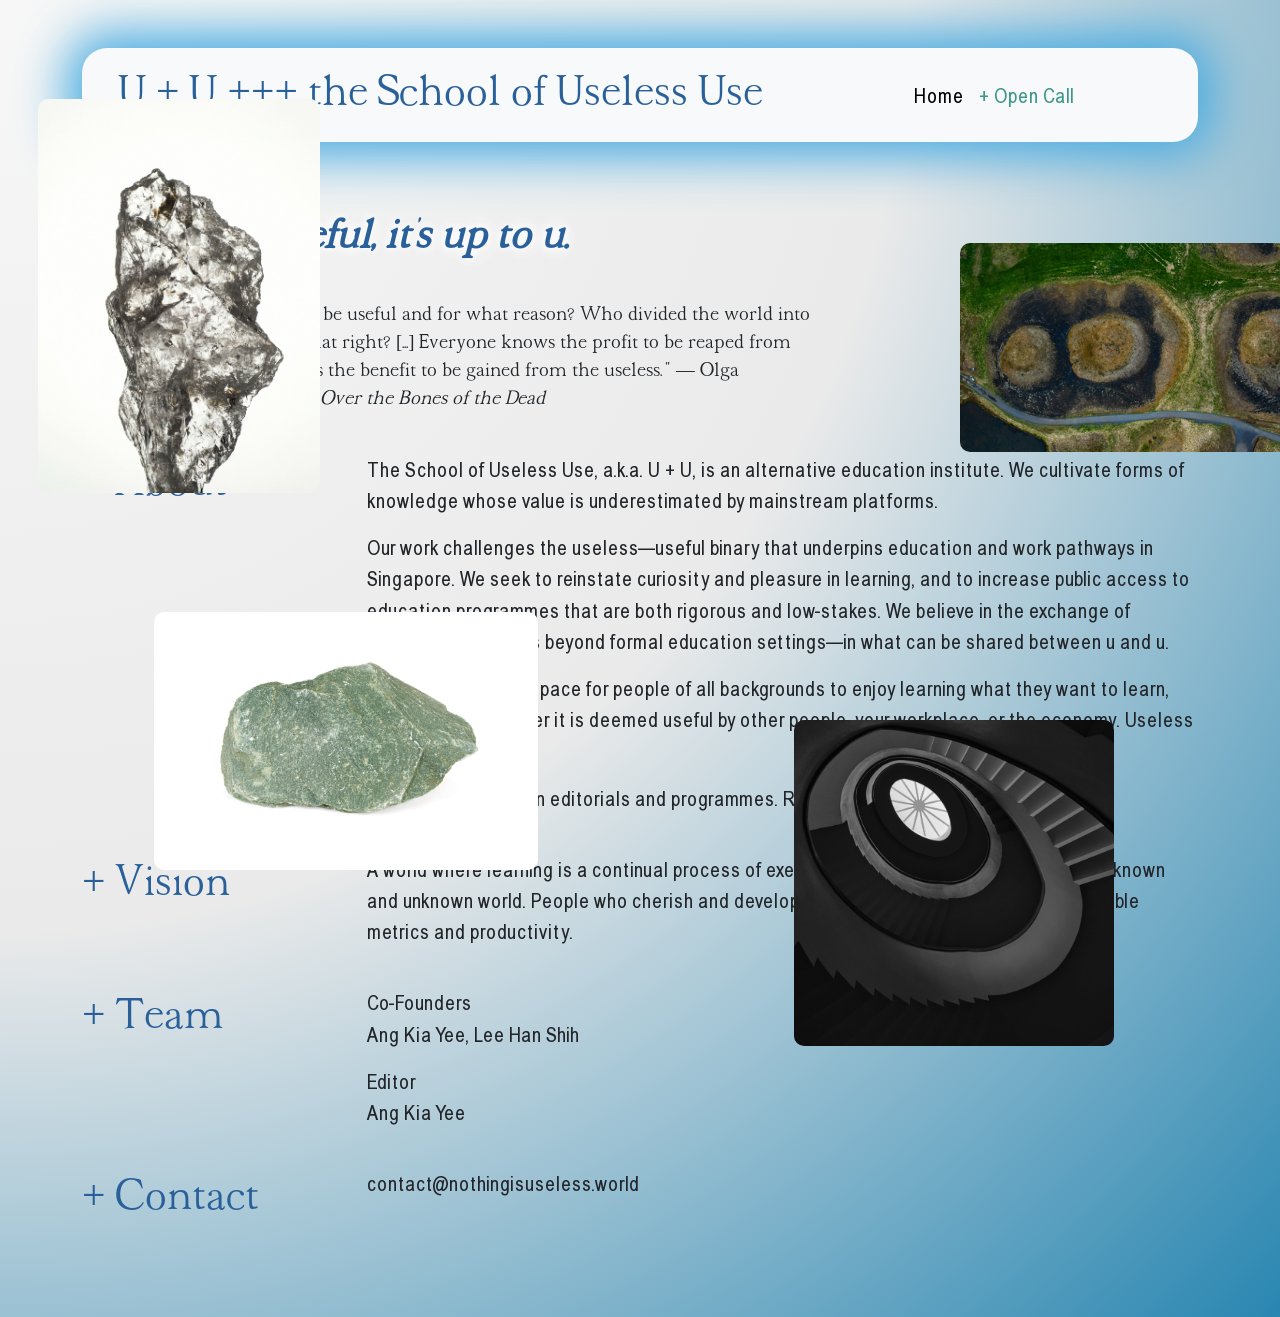
==== index.html @ 24e1b86d "Add files via upload" ====
<!DOCTYPE html>
<html lang="en">
<head>
    <meta charset="UTF-8">
    <meta name="viewport" content="width=device-width, initial-scale=1.0">
    <title>The School of Useless Use</title>
    <link href="https://cdn.jsdelivr.net/npm/bootstrap@5.3.8/dist/css/bootstrap.min.css" rel="stylesheet" integrity="sha384-sRIl4kxILFvY47J16cr9ZwB07vP4J8+LH7qKQnuqkuIAvNWLzeN8tE5YBujZqJLB" crossorigin="anonymous">
    <link rel="stylesheet" type="text/css" href="useless.css">
</head>
<body>

  <div class="container py-5">
        <nav class="navbar navbar-expand-lg bg-body-tertiary">
            <div class="container-fluid">
              <a class="navbar-brand px-4 py-2" href="index.html">U + U <span class="d-none d-lg-inline">+++ the School of Useless Use</span></a>
              <button class="navbar-toggler" type="button" data-bs-toggle="collapse" data-bs-target="#navbarNav" aria-controls="navbarNav" aria-expanded="false" aria-label="Toggle navigation">
                <h1>◡</h1>
              </button>
              <div class="collapse navbar-collapse" id="navbarNav">
                <ul class="navbar-nav mx-auto">
                    <a class="nav-link active" aria-current="page" href="index.html">Home</a>
                  </li>
                  <li class="nav-item">
                    <a class="nav-link" href="opencall.html">+ Open Call</a>
                  </li>
                </ul>
              </div>
            </div>
          </nav>
    </div>

    <div class="container mt-4">
        <div class="row my-4">
            <h1 class="headliner"><em>Useless or useful, it's up to u.</em></h1>
            <div class="col-sm-8"><br class="d-none d-md-block">
              <p class="quote">“But why should we have to be useful and for what reason? Who divided the world into useless and useful, and by what right? [...] Everyone knows the profit to be reaped from the useful, but nobody knows the benefit to be gained from the useless.” 
                — Olga Tokarczuk, <em>Drive Your Plow Over the Bones of the Dead</em></p>
            </div>
            
        </div>
        <div class="row my-4">
            <div class="col-sm-3 secthead">+ About</div>
            <div class="col-sm-9">
                <p>The School of Useless Use, a.k.a. U + U, is an alternative education institute. We cultivate forms of knowledge whose value is underestimated by mainstream platforms. </p>
                <p>Our work challenges the useless—useful binary that underpins education and work pathways in Singapore. We seek to reinstate curiosity and pleasure in learning, and to increase public access to education programmes that are both rigorous and low-stakes. We believe in the exchange of knowledge and skills beyond formal education settings—in what can be shared between u and u. </p>
                <p>We aim to nurture a space for people of all backgrounds to enjoy learning what they want to learn, regardless of whether it is deemed useful by other people, your workplace, or the economy. Useless or useful, it’s up to u.</p>
                <p>We currently focus on editorials and programmes. Read our <a href="opencall.html">Editorial Open Call here</a>.</p>
            </div>
        </div>
        <div class="row my-4">
            <div class="col-sm-3 secthead">+ Vision</div>
            <div class="col-sm-9">
                <p>A world where learning is a continual process of exercising our agency to engage with the known and unknown world. People who cherish and develop forms of knowledge beyond quantifiable metrics and productivity. </p>
            </div>         
        </div>
        <div class="row my-4">
          <div class="col-sm-3 secthead">+ Team</div>
          <div class="col-sm-9">
              <p>Co-Founders<br>Ang Kia Yee, Lee Han Shih</p>
              <p>Editor<br>Ang Kia Yee</p>
          </div>
          
        </div>
        <div class="row my-4">
          <div class="col-sm-3 secthead">+ Contact</div>
          <div class="col-sm-9">
              <p>contact@nothingisuseless.world</p>
          </div>
          
        </div>
        <br><br>
    </div>

    <img src="images/crystal.jpg" alt="click to remove crystal" id="crystal">
    <img src="images/stone.jpg" alt="click to remove stone" id="stone">
    <img src="images/grass.png" alt="click to remove grass" id="grass">
    <img src="images/spiral.jpg" alt="click to remove spiral" id="spiral">

    <script src="https://cdn.jsdelivr.net/npm/bootstrap@5.3.8/dist/js/bootstrap.bundle.min.js" integrity="sha384-FKyoEForCGlyvwx9Hj09JcYn3nv7wiPVlz7YYwJrWVcXK/BmnVDxM+D2scQbITxI" crossorigin="anonymous"></script>
    <script src="useless.js"></script>
</body>
</html>
---- useless.css ----
@font-face {
    font-family: 'Halion'; 
    src: url('fonts/Halion.woff');
}

@font-face {
    font-family: 'Babel'; 
    src: url('fonts/BabelSans.woff');
}

@font-face {
    font-family: 'Just';
    src: url(fonts/JUST\ Sans\ Outline\ ExBold.woff2);
}

@font-face {
    font-family: 'Happy';
    src: url(fonts/HappyTimeTwo.woff2);
}

@font-face {
    font-family: 'LinB';
    src: url(fonts/LinBiolinum_R.woff2);
}


body {
    font-family: 'Babel', Arial, Helvetica, sans-serif;
    font-size: 1.3em;
    background-image: radial-gradient(at top left, #f7f7f7, #eaeaea, #2986b1);
}

img {
    border-radius: 10px;
}

h1, h2 {
    color: rgb(42, 96, 154);
    text-shadow: 0px 0px 30px white,0px 0px 30px white,0px 0px 10px #ffffff,0px 0px 10px #ffffff;
}

a {
    color: rgb(60, 151, 136);
}

.navbar {
    border-radius: 25px;
    box-shadow: 0 0 50px 15px #48abe0;
}

.navbar-brand, .secthead {
   font-family: 'Halion', Georgia, 'Times New Roman', Times, serif;
   font-size: 2em;
   color: rgb(42, 96, 154);
}

.nav-link {
    color: rgb(60, 151, 136);
}

.headliner {
    font-family: 'Halion', Georgia, 'Times New Roman', Times, serif;
    font-weight: 700;
}

.quote {
    font-family: 'Halion', Georgia, 'Times New Roman', Times, serif;
    font-size: 0.9em;
}

#crystal {
    position:absolute;
    top: 11%;
    left: 3%;
    width: 22vw;
}

#stone {
    position:absolute;
    top: 68%;
    left: 12%;
    width: 30vw;
}

#grass {
    position:absolute;
    top: 27%;
    left: 75%;
    width: 30vw;
}

#spiral {
    position:absolute;
    top: 80%;
    left: 62%;
    width: 25vw;
}

#can {
    position:absolute;
    top: 75%;
    left: 55%;
    width: 40vw;
}

#garbage {
    position:absolute;
    top: 57%;
    left: 10%;
    width: 60vw;
}

@media only screen and (max-width: 600px) {
    .navbar-brand {
        letter-spacing: 2.4ch;
        margin: auto;

    }

    .navbar-toggler {
        margin: auto;
    }
}
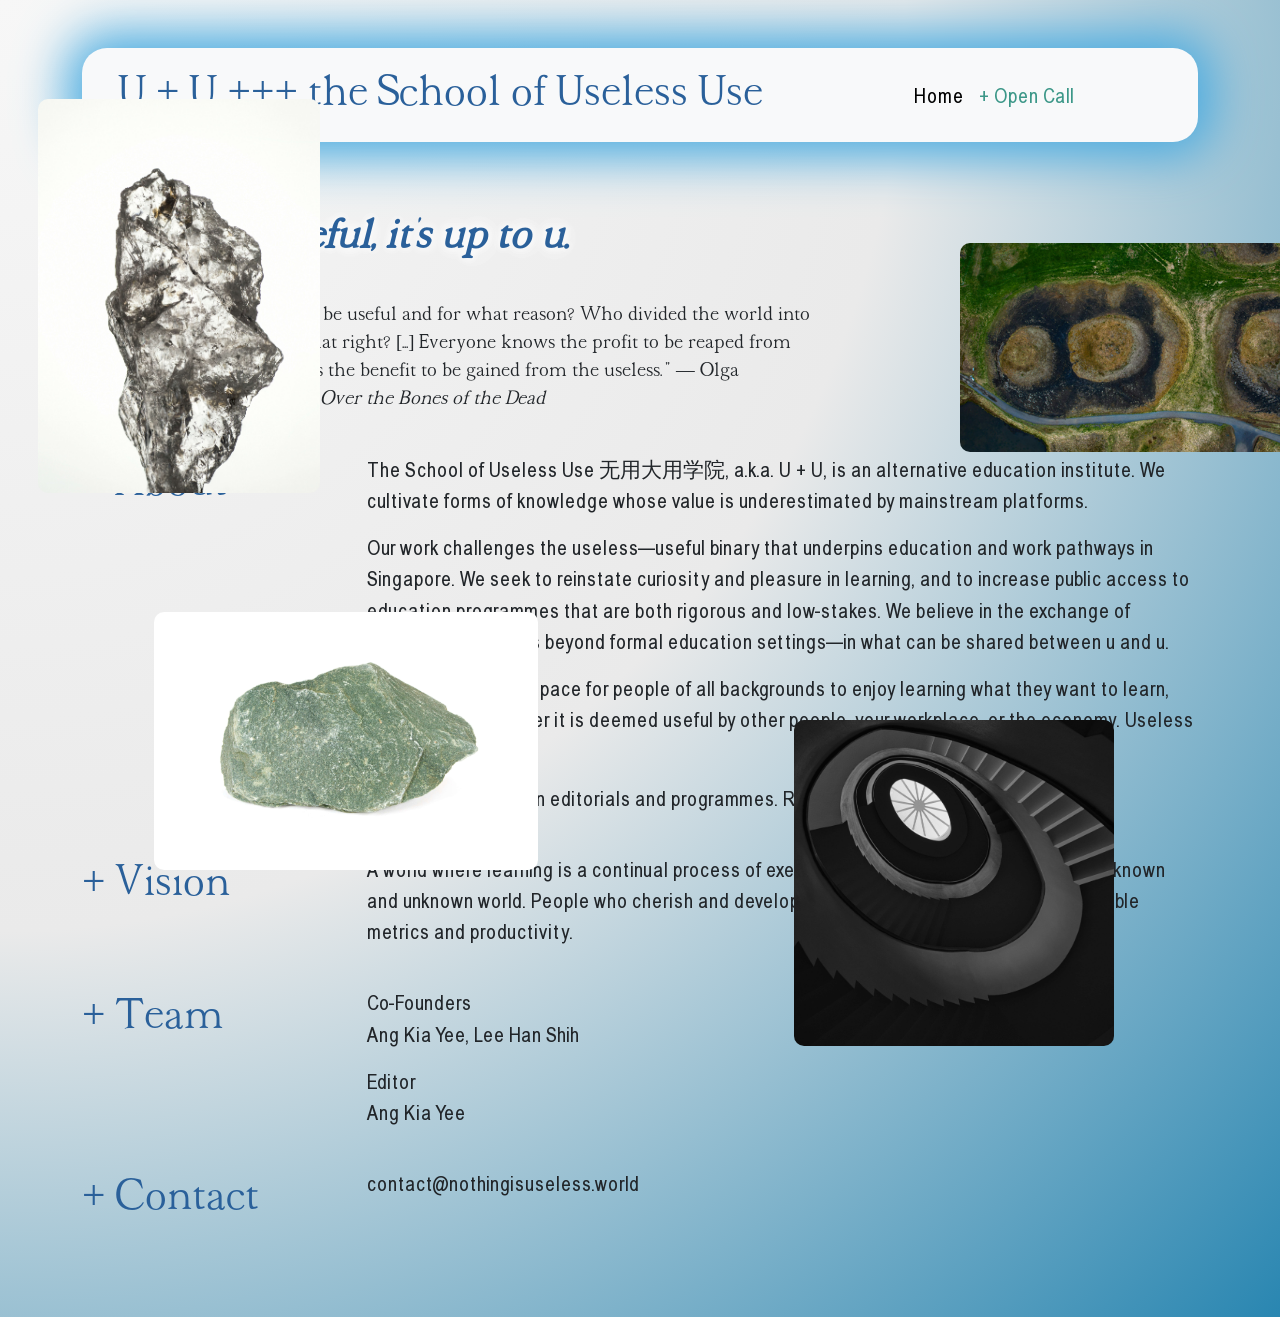
==== commit fa3d84c1: "Add files via upload" ====
--- a/index.html
+++ b/index.html
@@ -3,7 +3,7 @@
 <head>
     <meta charset="UTF-8">
     <meta name="viewport" content="width=device-width, initial-scale=1.0">
-    <title>The School of Useless Use</title>
+    <title>The School of Useless Use 无用大用学院</title>
     <link href="https://cdn.jsdelivr.net/npm/bootstrap@5.3.8/dist/css/bootstrap.min.css" rel="stylesheet" integrity="sha384-sRIl4kxILFvY47J16cr9ZwB07vP4J8+LH7qKQnuqkuIAvNWLzeN8tE5YBujZqJLB" crossorigin="anonymous">
     <link rel="stylesheet" type="text/css" href="useless.css">
 </head>
@@ -41,7 +41,7 @@
         <div class="row my-4">
             <div class="col-sm-3 secthead">+ About</div>
             <div class="col-sm-9">
-                <p>The School of Useless Use, a.k.a. U + U, is an alternative education institute. We cultivate forms of knowledge whose value is underestimated by mainstream platforms. </p>
+                <p>The School of Useless Use 无用大用学院, a.k.a. U + U, is an alternative education institute. We cultivate forms of knowledge whose value is underestimated by mainstream platforms. </p>
                 <p>Our work challenges the useless—useful binary that underpins education and work pathways in Singapore. We seek to reinstate curiosity and pleasure in learning, and to increase public access to education programmes that are both rigorous and low-stakes. We believe in the exchange of knowledge and skills beyond formal education settings—in what can be shared between u and u. </p>
                 <p>We aim to nurture a space for people of all backgrounds to enjoy learning what they want to learn, regardless of whether it is deemed useful by other people, your workplace, or the economy. Useless or useful, it’s up to u.</p>
                 <p>We currently focus on editorials and programmes. Read our <a href="opencall.html">Editorial Open Call here</a>.</p>
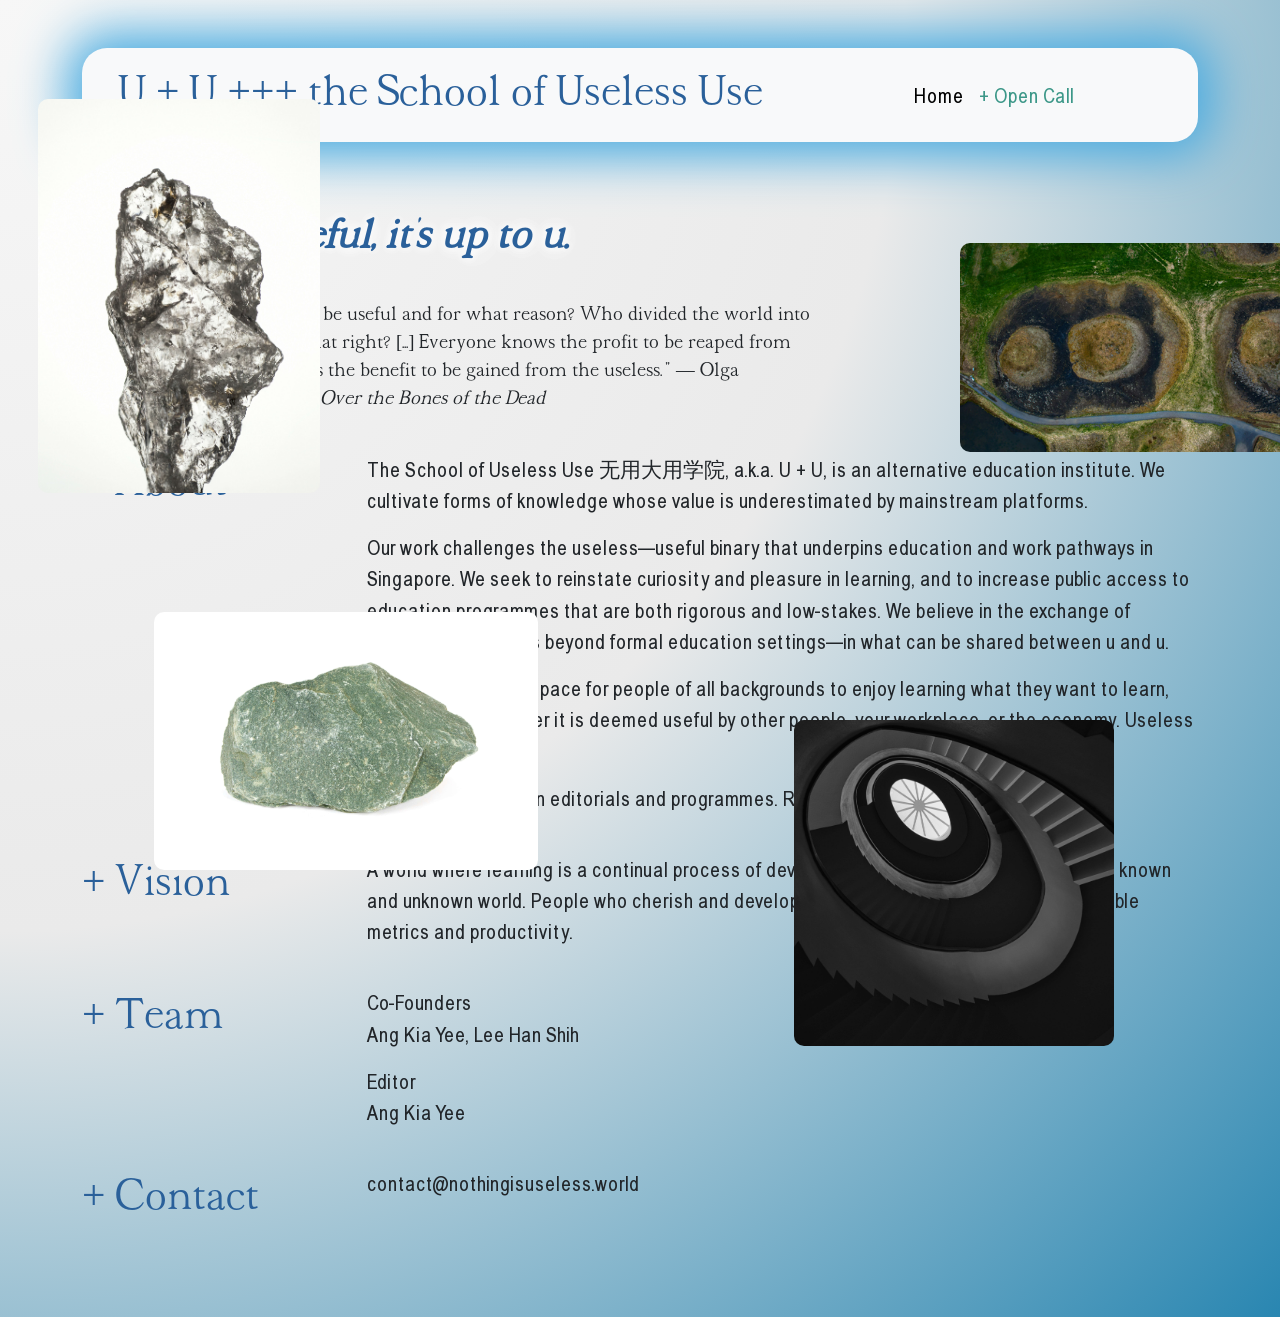
==== commit 09117704: "Add files via upload" ====
--- a/index.html
+++ b/index.html
@@ -50,7 +50,7 @@
         <div class="row my-4">
             <div class="col-sm-3 secthead">+ Vision</div>
             <div class="col-sm-9">
-                <p>A world where learning is a continual process of exercising our agency to engage with the known and unknown world. People who cherish and develop forms of knowledge beyond quantifiable metrics and productivity. </p>
+                <p>A world where learning is a continual process of developing our agency to engage with the known and unknown world. People who cherish and develop forms of knowledge beyond quantifiable metrics and productivity. </p>
             </div>         
         </div>
         <div class="row my-4">
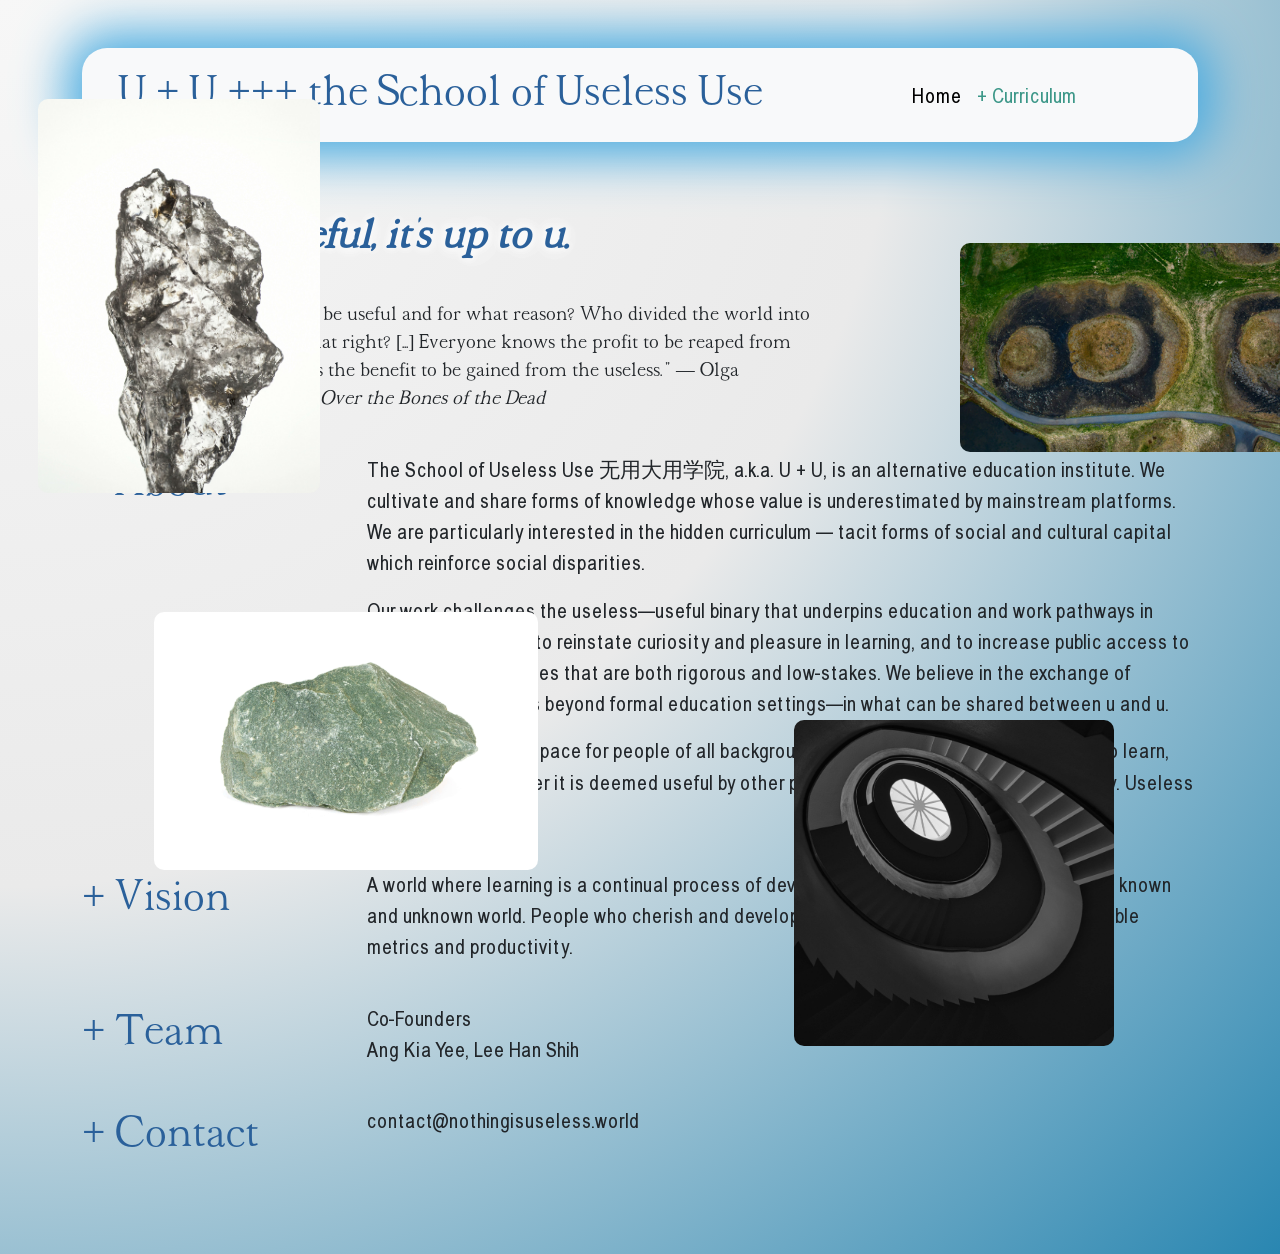
==== commit cb76b3d4: "Add files via upload" ====
--- a/index.html
+++ b/index.html
@@ -21,7 +21,7 @@
                     <a class="nav-link active" aria-current="page" href="index.html">Home</a>
                   </li>
                   <li class="nav-item">
-                    <a class="nav-link" href="opencall.html">+ Open Call</a>
+                    <a class="nav-link" href="curriculum.html">+ Curriculum</a>
                   </li>
                 </ul>
               </div>
@@ -41,10 +41,9 @@
         <div class="row my-4">
             <div class="col-sm-3 secthead">+ About</div>
             <div class="col-sm-9">
-                <p>The School of Useless Use 无用大用学院, a.k.a. U + U, is an alternative education institute. We cultivate forms of knowledge whose value is underestimated by mainstream platforms. </p>
+                <p>The School of Useless Use 无用大用学院, a.k.a. U + U, is an alternative education institute. We cultivate and share forms of knowledge whose value is underestimated by mainstream platforms. We are particularly interested in the hidden curriculum — tacit forms of social and cultural capital which reinforce social disparities.</p>
                 <p>Our work challenges the useless—useful binary that underpins education and work pathways in Singapore. We seek to reinstate curiosity and pleasure in learning, and to increase public access to education programmes that are both rigorous and low-stakes. We believe in the exchange of knowledge and skills beyond formal education settings—in what can be shared between u and u. </p>
                 <p>We aim to nurture a space for people of all backgrounds to enjoy learning what they want to learn, regardless of whether it is deemed useful by other people, your workplace, or the economy. Useless or useful, it’s up to u.</p>
-                <p>We currently focus on editorials and programmes. Read our <a href="opencall.html">Editorial Open Call here</a>.</p>
             </div>
         </div>
         <div class="row my-4">
@@ -57,7 +56,6 @@
           <div class="col-sm-3 secthead">+ Team</div>
           <div class="col-sm-9">
               <p>Co-Founders<br>Ang Kia Yee, Lee Han Shih</p>
-              <p>Editor<br>Ang Kia Yee</p>
           </div>
           
         </div>
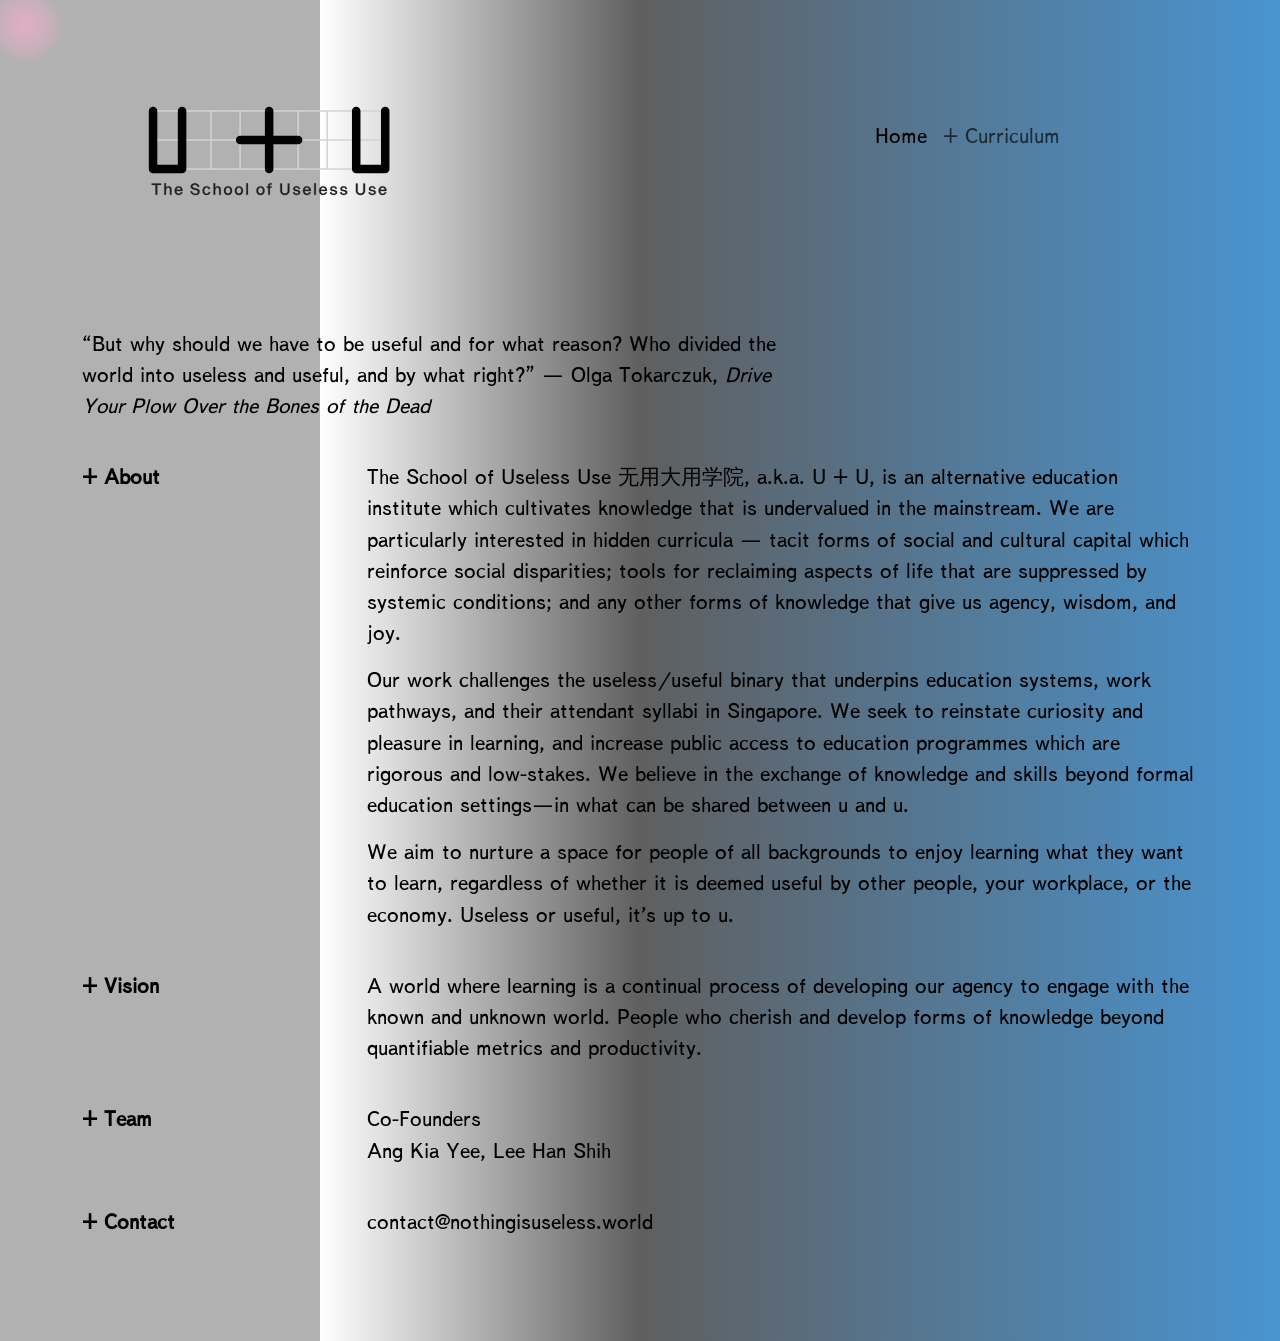
==== commit 72f3aba6: "Add files via upload" ====
--- a/index.html
+++ b/index.html
@@ -1,80 +1,85 @@
-<!DOCTYPE html>
-<html lang="en">
-<head>
-    <meta charset="UTF-8">
-    <meta name="viewport" content="width=device-width, initial-scale=1.0">
-    <title>The School of Useless Use 无用大用学院</title>
-    <link href="https://cdn.jsdelivr.net/npm/bootstrap@5.3.8/dist/css/bootstrap.min.css" rel="stylesheet" integrity="sha384-sRIl4kxILFvY47J16cr9ZwB07vP4J8+LH7qKQnuqkuIAvNWLzeN8tE5YBujZqJLB" crossorigin="anonymous">
-    <link rel="stylesheet" type="text/css" href="useless.css">
-</head>
-<body>
-
-  <div class="container py-5">
-        <nav class="navbar navbar-expand-lg bg-body-tertiary">
-            <div class="container-fluid">
-              <a class="navbar-brand px-4 py-2" href="index.html">U + U <span class="d-none d-lg-inline">+++ the School of Useless Use</span></a>
-              <button class="navbar-toggler" type="button" data-bs-toggle="collapse" data-bs-target="#navbarNav" aria-controls="navbarNav" aria-expanded="false" aria-label="Toggle navigation">
-                <h1>◡</h1>
-              </button>
-              <div class="collapse navbar-collapse" id="navbarNav">
-                <ul class="navbar-nav mx-auto">
-                    <a class="nav-link active" aria-current="page" href="index.html">Home</a>
-                  </li>
-                  <li class="nav-item">
-                    <a class="nav-link" href="curriculum.html">+ Curriculum</a>
-                  </li>
-                </ul>
-              </div>
-            </div>
-          </nav>
-    </div>
-
-    <div class="container mt-4">
-        <div class="row my-4">
-            <h1 class="headliner"><em>Useless or useful, it's up to u.</em></h1>
-            <div class="col-sm-8"><br class="d-none d-md-block">
-              <p class="quote">“But why should we have to be useful and for what reason? Who divided the world into useless and useful, and by what right? [...] Everyone knows the profit to be reaped from the useful, but nobody knows the benefit to be gained from the useless.” 
-                — Olga Tokarczuk, <em>Drive Your Plow Over the Bones of the Dead</em></p>
-            </div>
-            
-        </div>
-        <div class="row my-4">
-            <div class="col-sm-3 secthead">+ About</div>
-            <div class="col-sm-9">
-                <p>The School of Useless Use 无用大用学院, a.k.a. U + U, is an alternative education institute. We cultivate and share forms of knowledge whose value is underestimated by mainstream platforms. We are particularly interested in the hidden curriculum — tacit forms of social and cultural capital which reinforce social disparities.</p>
-                <p>Our work challenges the useless—useful binary that underpins education and work pathways in Singapore. We seek to reinstate curiosity and pleasure in learning, and to increase public access to education programmes that are both rigorous and low-stakes. We believe in the exchange of knowledge and skills beyond formal education settings—in what can be shared between u and u. </p>
-                <p>We aim to nurture a space for people of all backgrounds to enjoy learning what they want to learn, regardless of whether it is deemed useful by other people, your workplace, or the economy. Useless or useful, it’s up to u.</p>
-            </div>
-        </div>
-        <div class="row my-4">
-            <div class="col-sm-3 secthead">+ Vision</div>
-            <div class="col-sm-9">
-                <p>A world where learning is a continual process of developing our agency to engage with the known and unknown world. People who cherish and develop forms of knowledge beyond quantifiable metrics and productivity. </p>
-            </div>         
-        </div>
-        <div class="row my-4">
-          <div class="col-sm-3 secthead">+ Team</div>
-          <div class="col-sm-9">
-              <p>Co-Founders<br>Ang Kia Yee, Lee Han Shih</p>
-          </div>
-          
-        </div>
-        <div class="row my-4">
-          <div class="col-sm-3 secthead">+ Contact</div>
-          <div class="col-sm-9">
-              <p>contact@nothingisuseless.world</p>
-          </div>
-          
-        </div>
-        <br><br>
-    </div>
-
-    <img src="images/crystal.jpg" alt="click to remove crystal" id="crystal">
-    <img src="images/stone.jpg" alt="click to remove stone" id="stone">
-    <img src="images/grass.png" alt="click to remove grass" id="grass">
-    <img src="images/spiral.jpg" alt="click to remove spiral" id="spiral">
-
-    <script src="https://cdn.jsdelivr.net/npm/bootstrap@5.3.8/dist/js/bootstrap.bundle.min.js" integrity="sha384-FKyoEForCGlyvwx9Hj09JcYn3nv7wiPVlz7YYwJrWVcXK/BmnVDxM+D2scQbITxI" crossorigin="anonymous"></script>
-    <script src="useless.js"></script>
-</body>
+<!DOCTYPE html>
+<html lang="en">
+<head>
+    <meta charset="UTF-8">
+    <meta name="viewport" content="width=device-width, initial-scale=1.0">
+    <title>The School of Useless Use 无用大用学院</title>
+    <link href="https://cdn.jsdelivr.net/npm/bootstrap@5.3.8/dist/css/bootstrap.min.css" rel="stylesheet" integrity="sha384-sRIl4kxILFvY47J16cr9ZwB07vP4J8+LH7qKQnuqkuIAvNWLzeN8tE5YBujZqJLB" crossorigin="anonymous">
+    <link rel="stylesheet" type="text/css" href="useless.css">
+</head>
+<body>
+  <div class="cursor-glow"></div>
+
+  <div class="container py-5">
+        <nav class="navbar navbar-expand-md">
+            <div class="container-fluid">
+              <a class="navbar-brand mx-4" href="index.html">
+                <img src="images/Primary logo-03-cropped.svg" class="navhead d-block d-lg-none">
+                <img src="images/Primary logo-02-cropped.svg" class="navhead d-none d-lg-block">
+              </a>
+                <button class="navbar-toggler" type="button" data-bs-toggle="collapse" data-bs-target="#navbarNav" aria-controls="navbarNav" aria-expanded="false" aria-label="Toggle navigation">
+                <h1>◡</h1>
+              </button>
+              <div class="collapse navbar-collapse" id="navbarNav">
+                <ul class="navbar-nav mx-auto">
+                    <a class="nav-link active" aria-current="page" href="index.html">Home</a>
+                  </li>
+                  <li class="nav-item">
+                    <a class="nav-link" href="curriculum.html">+ Curriculum</a>
+                  </li>
+                </ul>
+              </div>
+            </div>
+          </nav>
+    </div>
+
+    <div class="container mt-4">
+      <!--<div class="alert alert-info alert-dismissible fade show" role="alert">
+        First programme coming soon.
+        <button type="button" class="btn-close" data-bs-dismiss="alert" aria-label="Close"></button>
+      </div>
+      
+      <br>--> 
+          <div class="row my-4">
+            <div class="col-sm-8"><br class="d-none d-md-block">
+              <p class="quote">“But why should we have to be useful and for what reason? Who divided the world into useless and useful, and by what right?” 
+                — Olga Tokarczuk, <em>Drive Your Plow Over the Bones of the Dead</em></p>
+            </div>
+            
+        </div>
+        <div class="row my-4">
+            <div class="col-sm-3 secthead"><strong>+ About</strong></div>
+            <div class="col-sm-9">
+                <p>The School of Useless Use 无用大用学院, a.k.a. U + U, is an alternative education institute which cultivates knowledge that is undervalued in the mainstream. We are particularly interested in hidden curricula — tacit forms of social and cultural capital which reinforce social disparities; tools for reclaiming aspects of life that are suppressed by systemic conditions; and any other forms of knowledge that give us agency, wisdom, and joy. </p>
+                <p>Our work challenges the useless/useful binary that underpins education systems, work pathways, and their attendant syllabi in Singapore. We seek to reinstate curiosity and pleasure in learning, and increase public access to education programmes which are rigorous and low-stakes. We believe in the exchange of knowledge and skills beyond formal education settings—in what can be shared between u and u.</p>
+                <p>We aim to nurture a space for people of all backgrounds to enjoy learning what they want to learn, regardless of whether it is deemed useful by other people, your workplace, or the economy. Useless or useful, it’s up to u. </p>
+            </div>
+        </div>
+        <div class="row my-4">
+            <div class="col-sm-3 secthead"><strong>+ Vision</strong></div>
+            <div class="col-sm-9">
+                <p>A world where learning is a continual process of developing our agency to engage with the known and unknown world. People who cherish and develop forms of knowledge beyond quantifiable metrics and productivity. </p>
+            </div>         
+        </div>
+        <div class="row my-4">
+          <div class="col-sm-3 secthead"><strong>+ Team</strong></div>
+          <div class="col-sm-9">
+              <p>Co-Founders<br>Ang Kia Yee, Lee Han Shih</p>
+          </div>
+          
+        </div>
+        <div class="row my-4">
+          <div class="col-sm-3 secthead"><strong>+ Contact</strong></div>
+          <div class="col-sm-9">
+              <p>contact@nothingisuseless.world</p>
+          </div>
+          
+        </div>
+        <br><br>
+    </div>
+
+
+    <script src="https://cdn.jsdelivr.net/npm/bootstrap@5.3.8/dist/js/bootstrap.bundle.min.js" integrity="sha384-FKyoEForCGlyvwx9Hj09JcYn3nv7wiPVlz7YYwJrWVcXK/BmnVDxM+D2scQbITxI" crossorigin="anonymous"></script>
+    <script src="useless.js"></script>
+</body>
 </html>
--- a/useless.css
+++ b/useless.css
@@ -1,123 +1,80 @@
-@font-face {
-    font-family: 'Halion'; 
-    src: url('fonts/Halion.woff');
-}
-
-@font-face {
-    font-family: 'Babel'; 
-    src: url('fonts/BabelSans.woff');
-}
-
-@font-face {
-    font-family: 'Just';
-    src: url(fonts/JUST\ Sans\ Outline\ ExBold.woff2);
-}
-
-@font-face {
-    font-family: 'Happy';
-    src: url(fonts/HappyTimeTwo.woff2);
-}
-
-@font-face {
-    font-family: 'LinB';
-    src: url(fonts/LinBiolinum_R.woff2);
-}
-
-
-body {
-    font-family: 'Babel', Arial, Helvetica, sans-serif;
-    font-size: 1.3em;
-    background-image: radial-gradient(at top left, #f7f7f7, #eaeaea, #2986b1);
-}
-
-img {
-    border-radius: 10px;
-}
-
-h1, h2 {
-    color: rgb(42, 96, 154);
-    text-shadow: 0px 0px 30px white,0px 0px 30px white,0px 0px 10px #ffffff,0px 0px 10px #ffffff;
-}
-
-a {
-    color: rgb(60, 151, 136);
-}
-
-.navbar {
-    border-radius: 25px;
-    box-shadow: 0 0 50px 15px #48abe0;
-}
-
-.navbar-brand, .secthead {
-   font-family: 'Halion', Georgia, 'Times New Roman', Times, serif;
-   font-size: 2em;
-   color: rgb(42, 96, 154);
-}
-
-.nav-link {
-    color: rgb(60, 151, 136);
-}
-
-.headliner {
-    font-family: 'Halion', Georgia, 'Times New Roman', Times, serif;
-    font-weight: 700;
-}
-
-.quote {
-    font-family: 'Halion', Georgia, 'Times New Roman', Times, serif;
-    font-size: 0.9em;
-}
-
-#crystal {
-    position:absolute;
-    top: 11%;
-    left: 3%;
-    width: 22vw;
-}
-
-#stone {
-    position:absolute;
-    top: 68%;
-    left: 12%;
-    width: 30vw;
-}
-
-#grass {
-    position:absolute;
-    top: 27%;
-    left: 75%;
-    width: 30vw;
-}
-
-#spiral {
-    position:absolute;
-    top: 80%;
-    left: 62%;
-    width: 25vw;
-}
-
-#can {
-    position:absolute;
-    top: 75%;
-    left: 55%;
-    width: 40vw;
-}
-
-#garbage {
-    position:absolute;
-    top: 57%;
-    left: 10%;
-    width: 60vw;
-}
-
-@media only screen and (max-width: 600px) {
-    .navbar-brand {
-        letter-spacing: 2.4ch;
-        margin: auto;
-
-    }
-
-    .navbar-toggler {
-        margin: auto;
-    }
+@font-face {
+    font-family: 'Sequel';
+    src: url(fonts/Sequel\ Sans\ Roman\ Body.woff);
+}
+
+@font-face {
+    font-family: 'Textbook';
+    src: url(fonts/TEXTBK.woff);
+}
+
+body {
+    font-family: 'Textbook', Arial, Helvetica, sans-serif;
+    font-size: 1.3em;
+    background: linear-gradient(
+        to left,
+        #4994d0,
+        #5f5f5f 50%,
+        #ffffff 75%,
+        #b1b1b1 75%
+        );
+    color: black;
+}
+
+h1, h2, h3, h4 {
+    font-family: 'Sequel', Arial, Helvetica, sans-serif;
+}
+
+a:hover {
+    text-shadow: 2px 2px 5px #fc87c4;
+}
+
+.navbar-brand {
+    font-size: 1.5em;
+}
+
+.navhead {
+    height: 20%;
+    width: 50%;
+}
+
+.cursor-glow {
+    height: 50px;
+    width: 50px;
+    border-radius: 50%;
+    background: #e64699;
+    background: -moz-radial-gradient(circle, rgba(255, 109, 172, 0.8) 0%, rgba(238,174,202,0.2) 100%);
+    box-shadow: 0px 0px 20px rgba(238,174,202,1);
+    background: radial-gradient(circle, rgba(238,174,202,0.8) 0%, rgba(238,174,202,0.2) 100%);
+    background-repeat: no-repeat;
+    background-position: center;
+    position: absolute;
+}
+
+@media only screen and (max-width: 600px) {
+    body {
+        font-size: 1.4em;
+        background: linear-gradient(
+        to bottom,
+        #4994d0,
+        #757575 50%,
+        #ffffff 75%
+        );
+        background-repeat: no-repeat;
+    }
+    
+    .navbar-brand {
+        letter-spacing: 4.8ch;
+        margin: auto;
+
+    }
+
+    .navbar-toggler {
+        margin: auto;
+    }
+
+    .navhead {
+    width: 80%;
+}
+
 }
